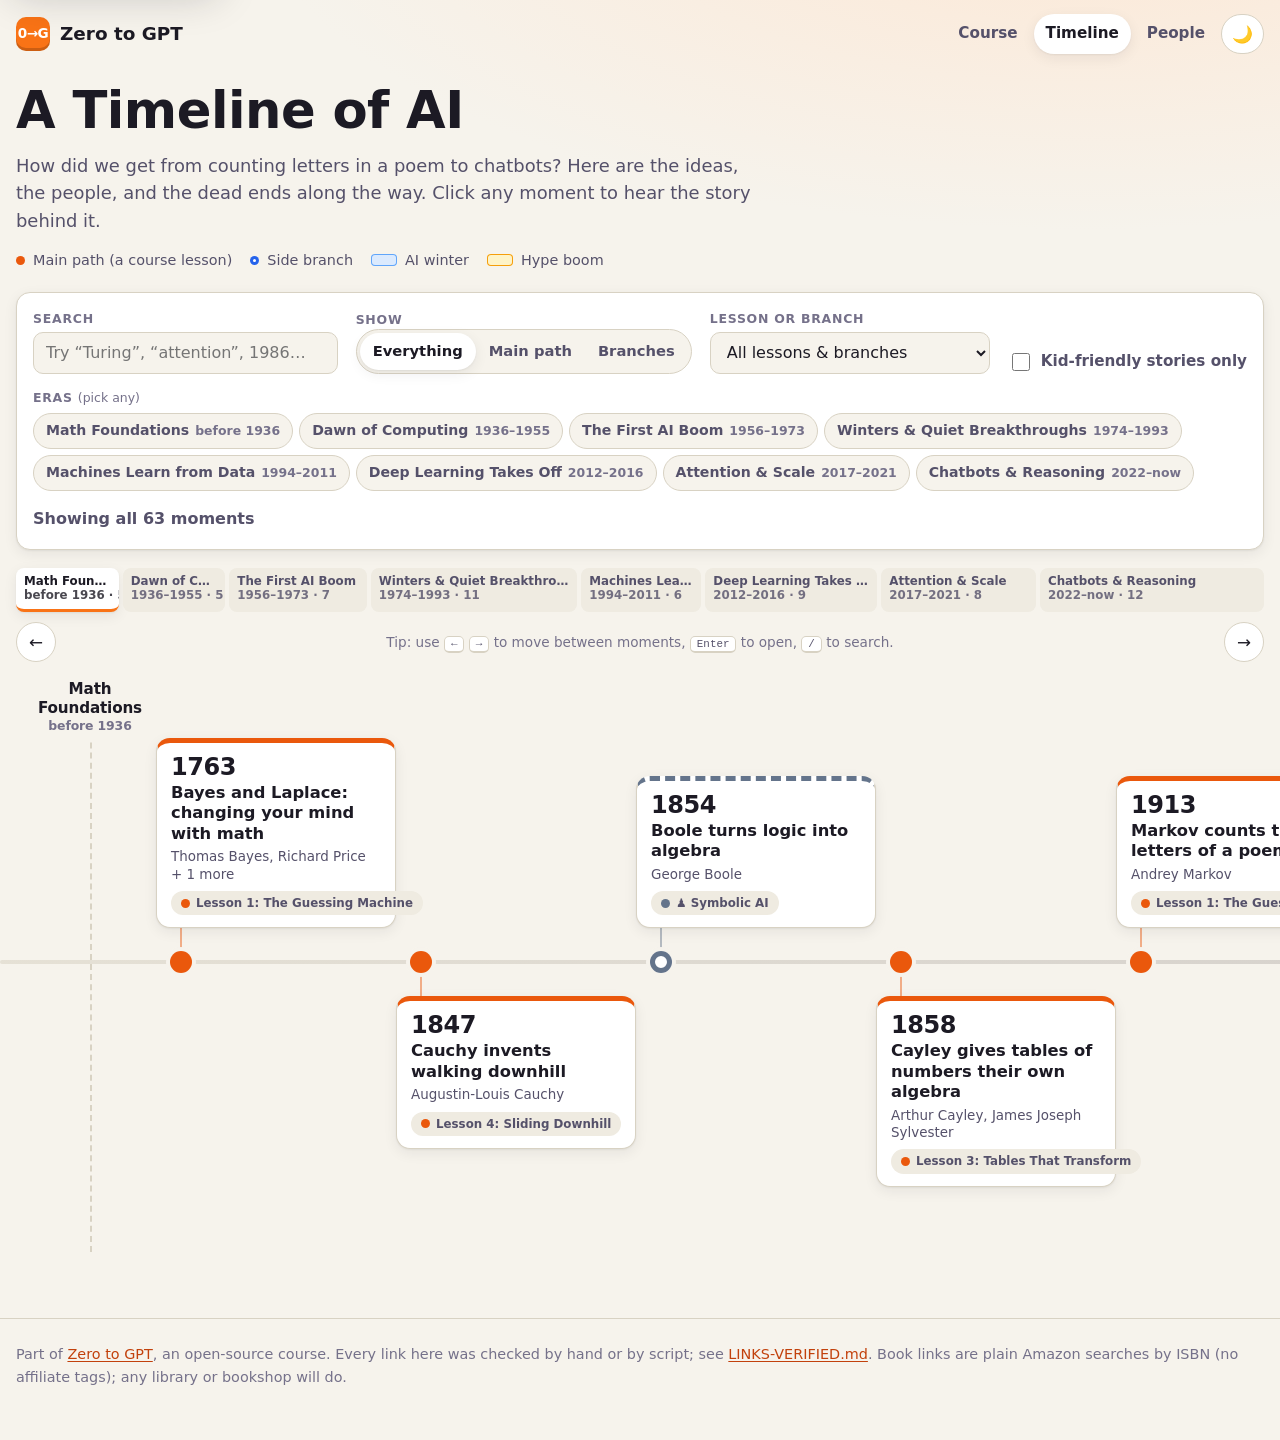
==== site/timeline/index.html @ 170c4353 "Zero to GPT: course scaffold, Lesson 1, Bug Hunt, AI timeline - Lesson 1 (The Guessing Machine): sto" ====
<!doctype html>
<html lang="en">
<head>
  <meta charset="utf-8">
  <meta name="viewport" content="width=device-width, initial-scale=1">
  <title>Timeline of AI · Zero to GPT</title>
  <meta name="description" content="An interactive timeline of the ideas and people behind modern AI, from Bayes and Markov to nanoGPT and nanochat.">
  <link rel="icon" href="data:image/svg+xml,%3Csvg xmlns='http://www.w3.org/2000/svg' viewBox='0 0 32 32'%3E%3Crect width='32' height='32' rx='8' fill='%23f97316'/%3E%3Ccircle cx='9' cy='16' r='3' fill='white'/%3E%3Ccircle cx='16' cy='16' r='3' fill='white'/%3E%3Ccircle cx='23' cy='16' r='3' fill='white'/%3E%3C/svg%3E">
  <link rel="stylesheet" href="../assets/site.css">
  <link rel="stylesheet" href="timeline.css">
  <script src="../assets/common.js"></script>
</head>
<body>
  <a class="skip-link" href="#timeline">Skip to the timeline</a>

  <header class="site-header">
    <a class="brand" href="../index.html"><span class="brand-mark" aria-hidden="true">0→G</span> Zero to GPT</a>
    <nav class="site-nav" aria-label="Site">
      <a href="../index.html">Course</a>
      <a href="index.html" aria-current="page">Timeline</a>
      <a href="people.html">People</a>
      <button class="icon-btn" id="theme-toggle" type="button" aria-label="Switch theme"></button>
    </nav>
  </header>

  <main id="main">
    <section class="wrap intro">
      <h1>A Timeline of AI</h1>
      <p class="lede">How did we get from counting letters in a poem to chatbots? Here are the ideas, the people, and the dead ends along the way. Click any moment to hear the story behind it.</p>
      <ul class="legend" aria-label="Legend">
        <li><span class="dot" style="--dot: var(--t-main)"></span> Main path (a course lesson)</li>
        <li><span class="dot dot-ring" style="--dot: var(--t-branch-vision)"></span> Side branch</li>
        <li><span class="legend-band winter" aria-hidden="true"></span> AI winter</li>
        <li><span class="legend-band hype" aria-hidden="true"></span> Hype boom</li>
      </ul>
    </section>

    <section class="wrap filters" aria-label="Filter the timeline">
      <div class="filter-row">
        <div class="field search-field">
          <label for="q">Search</label>
          <input id="q" type="search" placeholder="Try “Turing”, “attention”, 1986…" autocomplete="off" aria-keyshortcuts="/">
        </div>
        <fieldset class="field seg" id="path-filter">
          <legend>Show</legend>
          <div class="seg-options">
            <label><input type="radio" name="path" value="all" checked><span>Everything</span></label>
            <label><input type="radio" name="path" value="main"><span>Main path</span></label>
            <label><input type="radio" name="path" value="branch"><span>Branches</span></label>
          </div>
        </fieldset>
        <div class="field">
          <label for="track">Lesson or branch</label>
          <select id="track"><option value="">All lessons &amp; branches</option></select>
        </div>
        <div class="field check-field">
          <label class="check"><input type="checkbox" id="kid"> <span>Kid-friendly stories only</span></label>
        </div>
      </div>
      <fieldset class="era-filter">
        <legend>Eras <span class="hint">(pick any)</span></legend>
        <div class="era-chips" id="era-chips"></div>
      </fieldset>
      <div class="status-row">
        <p id="count" class="count" role="status" aria-live="polite"></p>
        <button type="button" class="btn btn-small" id="clear" hidden>Clear filters</button>
      </div>
    </section>

    <section class="timeline-wrap" aria-label="Timeline">
      <nav class="minimap wrap" id="minimap" aria-label="Jump to era"></nav>
      <div class="scroll-controls wrap" aria-hidden="false">
        <button type="button" class="icon-btn" id="scroll-left" aria-label="Scroll timeline earlier">←</button>
        <p class="kbd-hint">Tip: use <kbd>←</kbd> <kbd>→</kbd> to move between moments, <kbd>Enter</kbd> to open, <kbd>/</kbd> to search.</p>
        <button type="button" class="icon-btn" id="scroll-right" aria-label="Scroll timeline later">→</button>
      </div>
      <div class="scroller" id="scroller">
        <div class="canvas" id="canvas">
          <div class="bands" id="bands" aria-hidden="true"></div>
          <ol class="track" id="timeline" tabindex="-1" aria-label="Events in time order"></ol>
        </div>
      </div>
      <p class="empty wrap" id="empty" hidden>No moments match those filters. <button type="button" class="linklike" id="empty-clear">Clear filters</button></p>
      <noscript><p class="wrap">This timeline needs JavaScript. The raw data is in <a href="data/events.json">data/events.json</a>.</p></noscript>
      <p class="wrap load-error" id="load-error" hidden></p>
    </section>
  </main>

  <dialog id="detail" aria-labelledby="d-title">
    <article class="sheet">
      <header class="d-head">
        <div class="d-meta" id="d-meta"></div>
        <h2 id="d-title" tabindex="-1"></h2>
        <button type="button" class="icon-btn d-close" id="d-close" aria-label="Close">✕</button>
      </header>
      <div class="d-body" id="d-body"></div>
      <footer class="d-foot">
        <button type="button" class="btn" id="d-prev" aria-keyshortcuts="ArrowLeft"><span aria-hidden="true">←</span> <span class="lbl">Earlier</span></button>
        <a class="btn btn-primary" id="d-lesson" href="#">Go to lesson</a>
        <button type="button" class="btn" id="d-next" aria-keyshortcuts="ArrowRight"><span class="lbl">Later</span> <span aria-hidden="true">→</span></button>
      </footer>
    </article>
  </dialog>

  <footer class="site-footer">
    <p>Part of <a href="../index.html">Zero to GPT</a>, an open-source course. Every link here was checked by hand or by script; see <a href="LINKS-VERIFIED.md">LINKS-VERIFIED.md</a>. Book links are plain Amazon searches by ISBN (no affiliate tags); any library or bookshop will do.</p>
  </footer>

  <script src="timeline.js"></script>
</body>
</html>
---- site/assets/site.css ----
/* Zero to GPT — shared styles. No external fonts or CDNs: works offline. */

:root {
  color-scheme: light;
  --bg: #f6f3ec;
  --bg-glow: #fde7d4;
  --surface: #ffffff;
  --surface-2: #efebe1;
  --surface-3: #e5e0d3;
  --ink: #1c1a24;
  --ink-2: #55516a;
  --ink-3: #75718a;
  --line: #d8d2c3;
  --accent: #c2410c;        /* text-safe orange on light */
  --accent-fill: #f97316;
  --accent-ink: #ffffff;
  --focus: #2563eb;
  --main: #ea580c;
  --winter: #dbeafe;
  --winter-edge: #60a5fa;
  --winter-ink: #1e40af;
  --hype: #fef3c7;
  --hype-edge: #f59e0b;
  --hype-ink: #92400e;
  --shadow: 0 1px 2px rgba(28, 26, 36, .06), 0 4px 14px rgba(28, 26, 36, .07);
  --shadow-lg: 0 10px 40px rgba(28, 26, 36, .22);
  --radius: 14px;
  --radius-sm: 9px;
  --font: ui-rounded, "SF Pro Rounded", "Nunito", "Segoe UI", system-ui, -apple-system, Roboto, "Helvetica Neue", Arial, sans-serif;
  --font-body: system-ui, -apple-system, "Segoe UI", Roboto, "Helvetica Neue", Arial, sans-serif;
  --mono: ui-monospace, "SF Mono", Menlo, Consolas, monospace;

  /* track colours (used for dots, borders, small chips — never as body-text colour) */
  --t-main: #ea580c;
  --t-branch-vision: #2563eb;
  --t-branch-reinforcement-learning: #16a34a;
  --t-branch-memory-networks: #9333ea;
  --t-branch-generative-images: #db2777;
  --t-branch-state-space: #0d9488;
  --t-branch-symbolic-ai: #64748b;
  --t-branch-classic-ml: #a16207;
  --t-branch-information-theory: #0284c7;
}

@media (prefers-color-scheme: dark) {
  :root:not([data-theme="light"]) {
    color-scheme: dark;
    --bg: #0f1117;
    --bg-glow: #2a1a12;
    --surface: #181b24;
    --surface-2: #20242f;
    --surface-3: #2a2f3c;
    --ink: #eceaf4;
    --ink-2: #b2afc2;
    --ink-3: #8e8ba0;
    --line: #333849;
    --accent: #fb923c;
    --accent-fill: #f97316;
    --accent-ink: #1a0e05;
    --focus: #93c5fd;
    --main: #fb923c;
    --winter: #172540;
    --winter-edge: #3b82f6;
    --winter-ink: #bfdbfe;
    --hype: #3a2a0c;
    --hype-edge: #f59e0b;
    --hype-ink: #fde68a;
    --shadow: 0 1px 2px rgba(0, 0, 0, .4), 0 4px 14px rgba(0, 0, 0, .3);
    --shadow-lg: 0 10px 40px rgba(0, 0, 0, .6);
    --t-main: #fb923c;
    --t-branch-vision: #60a5fa;
    --t-branch-reinforcement-learning: #4ade80;
    --t-branch-memory-networks: #c084fc;
    --t-branch-generative-images: #f472b6;
    --t-branch-state-space: #2dd4bf;
    --t-branch-symbolic-ai: #94a3b8;
    --t-branch-classic-ml: #facc15;
    --t-branch-information-theory: #38bdf8;
  }
}
:root[data-theme="dark"] {
  color-scheme: dark;
  --bg: #0f1117;
  --bg-glow: #2a1a12;
  --surface: #181b24;
  --surface-2: #20242f;
  --surface-3: #2a2f3c;
  --ink: #eceaf4;
  --ink-2: #b2afc2;
  --ink-3: #8e8ba0;
  --line: #333849;
  --accent: #fb923c;
  --accent-fill: #f97316;
  --accent-ink: #1a0e05;
  --focus: #93c5fd;
  --main: #fb923c;
  --winter: #172540;
  --winter-edge: #3b82f6;
  --winter-ink: #bfdbfe;
  --hype: #3a2a0c;
  --hype-edge: #f59e0b;
  --hype-ink: #fde68a;
  --shadow: 0 1px 2px rgba(0, 0, 0, .4), 0 4px 14px rgba(0, 0, 0, .3);
  --shadow-lg: 0 10px 40px rgba(0, 0, 0, .6);
  --t-main: #fb923c;
  --t-branch-vision: #60a5fa;
  --t-branch-reinforcement-learning: #4ade80;
  --t-branch-memory-networks: #c084fc;
  --t-branch-generative-images: #f472b6;
  --t-branch-state-space: #2dd4bf;
  --t-branch-symbolic-ai: #94a3b8;
  --t-branch-classic-ml: #facc15;
  --t-branch-information-theory: #38bdf8;
}

*, *::before, *::after { box-sizing: border-box; }
html { -webkit-text-size-adjust: 100%; }
body {
  margin: 0;
  background: var(--bg);
  background-image: radial-gradient(1200px 500px at 85% -120px, var(--bg-glow), transparent 70%);
  background-repeat: no-repeat;
  color: var(--ink);
  font-family: var(--font-body);
  font-size: 1rem;
  line-height: 1.55;
  min-height: 100vh;
}
h1, h2, h3, h4 { font-family: var(--font); line-height: 1.2; margin: 0 0 .4em; letter-spacing: -.01em; }
p { margin: 0 0 .8em; }
a { color: var(--accent); text-underline-offset: 2px; }
a:hover { text-decoration-thickness: 2px; }
img { max-width: 100%; }
button, input, select { font: inherit; color: inherit; }

:focus-visible { outline: 3px solid var(--focus); outline-offset: 2px; border-radius: 6px; }

[hidden] { display: none !important; }

.sr-only {
  position: absolute !important; width: 1px; height: 1px; padding: 0; margin: -1px;
  overflow: hidden; clip: rect(0 0 0 0); white-space: nowrap; border: 0;
}
.skip-link {
  position: absolute; left: 12px; top: -60px; z-index: 100;
  background: var(--surface); color: var(--ink); padding: 10px 14px; border-radius: var(--radius-sm);
  box-shadow: var(--shadow-lg); font-weight: 600;
}
.skip-link:focus { top: 12px; }

/* ---------- site header ---------- */
.site-header {
  display: flex; align-items: center; gap: 12px; flex-wrap: wrap;
  padding: 14px 16px; max-width: 1280px; margin: 0 auto;
}
.brand {
  display: inline-flex; align-items: center; gap: 10px; text-decoration: none; color: var(--ink);
  font-family: var(--font); font-weight: 800; font-size: 1.15rem;
}
.brand-mark {
  width: 34px; height: 34px; border-radius: 10px; display: grid; place-items: center;
  background: var(--accent-fill); color: #fff; font-size: .85rem; font-weight: 900; letter-spacing: -.04em;
  box-shadow: inset 0 -3px 0 rgba(0, 0, 0, .18);
}
.site-nav { display: flex; gap: 4px; margin-left: auto; align-items: center; flex-wrap: wrap; }
.site-nav a {
  color: var(--ink-2); text-decoration: none; padding: 8px 12px; border-radius: 999px; font-weight: 600; font-size: .95rem;
}
.site-nav a:hover { background: var(--surface-2); color: var(--ink); }
.site-nav a[aria-current="page"] { background: var(--surface); color: var(--ink); box-shadow: var(--shadow); }

.icon-btn {
  display: inline-grid; place-items: center; min-width: 40px; height: 40px; padding: 0 10px;
  border-radius: 999px; border: 1px solid var(--line); background: var(--surface); color: var(--ink);
  cursor: pointer; font-size: 1.05rem; line-height: 1;
}
.icon-btn:hover { background: var(--surface-2); }

.btn {
  display: inline-flex; align-items: center; gap: 8px; padding: 10px 16px; border-radius: 999px;
  border: 1px solid var(--line); background: var(--surface); color: var(--ink); font-weight: 650;
  text-decoration: none; cursor: pointer; line-height: 1.2;
}
.btn:hover { background: var(--surface-2); }
.btn-primary { background: var(--accent-fill); border-color: transparent; color: #1a0e05; }
.btn-primary:hover { background: var(--accent-fill); filter: brightness(1.06); }

.wrap { max-width: 1280px; margin: 0 auto; padding: 0 16px; }

.site-footer {
  max-width: 1280px; margin: 48px auto 0; padding: 24px 16px 40px; color: var(--ink-3); font-size: .9rem;
  border-top: 1px solid var(--line);
}

.chip {
  display: inline-flex; align-items: center; gap: 6px; padding: 3px 10px; border-radius: 999px;
  background: var(--surface-2); color: var(--ink-2); font-size: .8rem; font-weight: 650; white-space: nowrap;
}
.chip .dot, .dot { width: 9px; height: 9px; border-radius: 50%; background: var(--dot, var(--t-main)); flex: none; }

@media (prefers-reduced-motion: reduce) {
  *, *::before, *::after { animation-duration: .001ms !important; transition-duration: .001ms !important; scroll-behavior: auto !important; }
}
---- site/timeline/timeline.css ----
/* Timeline page. Horizontal on wide screens, vertical below 760px. */

.intro { padding-top: 12px; }
.intro h1 { font-size: clamp(2rem, 5vw, 3.2rem); font-weight: 900; margin-bottom: .2em; }
.lede { font-size: 1.12rem; color: var(--ink-2); max-width: 46rem; }

.legend { list-style: none; display: flex; flex-wrap: wrap; gap: 8px 18px; padding: 0; margin: 10px 0 0; color: var(--ink-2); font-size: .9rem; }
.legend li { display: inline-flex; align-items: center; gap: 8px; }
.dot-ring { background: var(--surface) !important; box-shadow: inset 0 0 0 3px var(--dot); }
.legend-band { display: inline-block; width: 26px; height: 12px; border-radius: 4px; }
.legend-band.winter { background: var(--winter); box-shadow: inset 0 0 0 1px var(--winter-edge); }
.legend-band.hype { background: var(--hype); box-shadow: inset 0 0 0 1px var(--hype-edge); }

/* ---------- filters ---------- */
.filters {
  margin-top: 20px; padding-top: 16px; padding-bottom: 14px;
  background: var(--surface); border: 1px solid var(--line); border-radius: var(--radius); box-shadow: var(--shadow);
  max-width: calc(1280px - 32px);
}
@media (max-width: 1311px) { .filters { margin-left: 16px; margin-right: 16px; } }
.filter-row { display: flex; flex-wrap: wrap; gap: 14px 18px; align-items: flex-end; }
.field { display: flex; flex-direction: column; gap: 4px; min-width: 0; border: 0; padding: 0; margin: 0; }
.field > label, .field > legend, .era-filter > legend { font-size: .78rem; font-weight: 750; text-transform: uppercase; letter-spacing: .06em; color: var(--ink-3); padding: 0; }
.search-field { flex: 1 1 240px; }
.field input[type="search"], .field select {
  height: 42px; padding: 0 12px; border-radius: 10px; border: 1px solid var(--line); background: var(--bg); color: var(--ink); min-width: 0; width: 100%;
}
.field select { padding-right: 32px; max-width: 280px; }
.seg-options { display: inline-flex; background: var(--bg); border: 1px solid var(--line); border-radius: 999px; padding: 3px; }
.seg-options label { position: relative; cursor: pointer; }
.seg-options input { position: absolute; opacity: 0; inset: 0; margin: 0; cursor: pointer; }
.seg-options span { display: inline-block; padding: 7px 13px; border-radius: 999px; font-weight: 650; font-size: .92rem; color: var(--ink-2); white-space: nowrap; }
.seg-options input:checked + span { background: var(--surface); color: var(--ink); box-shadow: var(--shadow); }
.seg-options input:focus-visible + span { outline: 3px solid var(--focus); outline-offset: 1px; }
.check-field { justify-content: flex-end; height: 42px; }
.field > label.check { text-transform: none; letter-spacing: 0; font-size: .95rem; color: var(--ink-2); font-weight: 600; }
.check { display: inline-flex; align-items: center; gap: 8px; font-weight: 600; cursor: pointer; color: var(--ink-2); }
.check input { width: 18px; height: 18px; accent-color: var(--accent-fill); }

.era-filter { border: 0; padding: 0; margin: 14px 0 0; }
.era-filter .hint { text-transform: none; letter-spacing: 0; font-weight: 500; }
.era-chips { display: flex; flex-wrap: wrap; gap: 6px; margin-top: 6px; }
.era-chip {
  border: 1px solid var(--line); background: var(--bg); color: var(--ink-2); border-radius: 999px;
  padding: 6px 12px; font-size: .88rem; font-weight: 650; cursor: pointer; display: inline-flex; gap: 6px; align-items: baseline;
}
.era-chip small { color: var(--ink-3); font-weight: 600; font-size: .78rem; }
.era-chip[aria-pressed="true"] { background: var(--ink); color: var(--bg); border-color: var(--ink); }
.era-chip[aria-pressed="true"] small { color: var(--bg); opacity: .75; }

.status-row { display: flex; align-items: center; gap: 12px; margin-top: 12px; min-height: 32px; }
.count { margin: 0; color: var(--ink-2); font-weight: 600; }
.btn-small { padding: 5px 12px; font-size: .88rem; }
.linklike { background: none; border: 0; padding: 0; color: var(--accent); text-decoration: underline; cursor: pointer; font-weight: 600; }

/* ---------- minimap ---------- */
.timeline-wrap { margin-top: 18px; }
.minimap { display: flex; gap: 4px; }
.minimap button {
  flex: 1 1 0; min-width: 0; border: 0; border-radius: 8px; padding: 6px 8px 7px; cursor: pointer; text-align: left;
  background: var(--surface-2); color: var(--ink-2); font-size: .74rem; font-weight: 700; line-height: 1.2;
  white-space: nowrap; overflow: hidden; text-overflow: ellipsis; border-bottom: 3px solid transparent;
}
.minimap button span { display: block; font-weight: 600; opacity: .8; }
.minimap button:hover { background: var(--surface-3); color: var(--ink); }
.minimap button[aria-current="true"] { background: var(--surface); color: var(--ink); border-bottom-color: var(--accent-fill); box-shadow: var(--shadow); }

.scroll-controls { display: flex; align-items: center; justify-content: space-between; gap: 12px; margin-top: 10px; }
.kbd-hint { margin: 0; color: var(--ink-3); font-size: .85rem; text-align: center; }
kbd { font-family: var(--mono); font-size: .8em; padding: 1px 6px; border-radius: 5px; border: 1px solid var(--line); border-bottom-width: 2px; background: var(--surface); color: var(--ink-2); }

/* ---------- the track (horizontal) ---------- */
.scroller {
  overflow-x: auto; overflow-y: hidden; scroll-behavior: smooth; overscroll-behavior-x: contain;
  scrollbar-color: var(--line) transparent; padding-bottom: 8px;
}
.canvas { position: relative; width: max-content; min-width: 100%; }
.bands { position: absolute; inset: 0; pointer-events: none; }
.band {
  position: absolute; top: calc(50% - 26px); height: 52px; border-radius: 14px;
  display: flex; align-items: flex-start; padding: 2px 10px; font-size: .7rem; font-weight: 800; letter-spacing: .04em; text-transform: uppercase;
}
.band.winter { background: var(--winter); box-shadow: inset 0 0 0 1px var(--winter-edge); color: var(--winter-ink); }
.band.hype { background: var(--hype); box-shadow: inset 0 0 0 1px var(--hype-edge); color: var(--hype-ink); }
.band span { white-space: nowrap; overflow: hidden; text-overflow: ellipsis; max-width: 100%; }

.track {
  list-style: none; margin: 0; position: relative; display: flex; align-items: stretch;
  width: max-content; min-height: 600px;
  padding: 10px max(24px, calc((100vw - 1280px) / 2 + 24px));
}
.track:focus { outline: none; }
.track::before {
  content: ""; position: absolute; left: 0; right: 0; top: calc(50% - 2px); height: 4px; border-radius: 4px;
  background: linear-gradient(90deg, var(--line), var(--ink-3) 30%, var(--accent-fill));
  opacity: .55;
}

.ev { flex: 0 0 150px; position: relative; display: grid; grid-template-rows: 1fr 56px 1fr; }
.ev .card { grid-row: 1; align-self: end; margin-bottom: 6px; }
.ev.below .card { grid-row: 3; align-self: start; margin-top: 6px; margin-bottom: 0; }
.ev .pin {
  grid-row: 2; align-self: center; position: relative; width: 22px; height: 22px; margin-left: 14px; border-radius: 50%;
  background: var(--tc); box-shadow: 0 0 0 4px var(--bg); z-index: 1;
}
.ev.branch .pin { background: var(--surface); box-shadow: 0 0 0 4px var(--bg), inset 0 0 0 5px var(--tc); }
.ev .stem { position: absolute; left: 24px; width: 2px; background: var(--tc); opacity: .45; }
.ev .stem { top: calc(50% - 34px); height: 24px; }
.ev.below .stem { top: calc(50% + 10px); }

.card {
  width: 240px; position: relative; z-index: 2; text-align: left; cursor: pointer;
  background: var(--surface); color: var(--ink); border: 1px solid var(--line); border-radius: var(--radius);
  padding: 12px 14px 12px; box-shadow: var(--shadow); display: flex; flex-direction: column; gap: 4px;
  border-top: 5px solid var(--tc); transition: transform .15s ease, box-shadow .15s ease;
}
.ev.branch .card { border-top-style: dashed; }
.card:hover { transform: translateY(-2px); box-shadow: var(--shadow-lg); }
.card:focus-visible { outline: 3px solid var(--focus); outline-offset: 3px; }
.card .yr { font-family: var(--font); font-size: 1.5rem; font-weight: 900; line-height: 1; letter-spacing: -.02em; }
.card .ttl { font-family: var(--font); font-size: 1.02rem; font-weight: 750; line-height: 1.25; }
.card .who { font-size: .84rem; color: var(--ink-2); line-height: 1.3; }
.card .chip { align-self: flex-start; margin-top: 4px; font-size: .74rem; }
.card .badges { position: absolute; top: 8px; right: 10px; display: flex; gap: 4px; font-size: .95rem; }

.era-mark { flex: 0 0 132px; position: relative; display: flex; align-items: flex-start; justify-content: center; }
.era-mark::before { content: ""; position: absolute; top: 0; bottom: 0; left: 50%; border-left: 2px dashed var(--line); }
.era-mark h2 {
  position: relative; margin: 0; background: var(--bg); padding: 8px 6px; text-align: center;
  font-size: .95rem; font-weight: 850; color: var(--ink); max-width: 128px;
}
.era-mark h2 span { display: block; font-size: .78rem; font-weight: 700; color: var(--ink-3); margin-top: 2px; }

.period-mark { flex: 0 0 120px; position: relative; display: grid; grid-template-rows: 1fr auto 1fr; justify-items: center; }
.period-btn {
  grid-row: 3; align-self: start; margin-top: 40px; position: relative; z-index: 2;
  border-radius: 12px; padding: 7px 10px; font-size: .8rem; font-weight: 750; cursor: pointer; line-height: 1.2; max-width: 116px;
}
.period-btn.winter { background: var(--winter); color: var(--winter-ink); border: 1px solid var(--winter-edge); }
.period-btn.hype { background: var(--hype); color: var(--hype-ink); border: 1px solid var(--hype-edge); }
.period-btn small { display: block; font-weight: 600; opacity: .85; }

.empty, .load-error { padding: 30px 16px; text-align: center; color: var(--ink-2); font-size: 1.05rem; }

/* ---------- vertical layout (phones) ---------- */
@media (max-width: 760px) {
  .minimap, .scroll-controls { display: none; }
  .scroller { overflow: visible; padding: 0; }
  .canvas { width: auto; }
  .track { flex-direction: column; width: auto; min-height: 0; padding: 0 16px 0 16px; }
  .track::before { left: 30px; right: auto; top: 0; bottom: 0; width: 4px; height: auto; background: linear-gradient(180deg, var(--line), var(--ink-3) 30%, var(--accent-fill)); }
  .band { top: 0; left: 18px; width: 28px; height: 0; padding: 0; border-radius: 14px; }
  .band span { display: none; }

  .ev, .ev.below { display: block; flex: none; padding: 8px 0 8px 46px; }
  .ev .card, .ev.below .card { width: 100%; margin: 0; }
  .ev .pin { position: absolute; left: 7px; top: 24px; margin: 0; width: 20px; height: 20px; }
  .ev .stem, .ev.below .stem { display: none; }

  .era-mark { flex: none; display: block; position: sticky; top: 0; z-index: 5; margin: 10px -16px 4px; padding: 0 16px; background: var(--bg); }
  .era-mark::before { display: none; }
  .era-mark h2 { max-width: none; text-align: left; padding: 10px 0 8px; border-bottom: 1px solid var(--line); display: flex; align-items: baseline; gap: 10px; flex-wrap: wrap; }
  .era-mark h2 span { display: inline; margin: 0; }

  .period-mark { display: block; flex: none; padding: 6px 0 6px 46px; }
  .period-btn { margin: 0; max-width: none; width: 100%; text-align: left; }
  .period-btn small { display: inline; margin-left: 6px; }

  .card:hover { transform: none; }
}

/* ---------- detail dialog ---------- */
dialog#detail {
  position: fixed; inset: 0 0 0 auto; padding: 0; border: 0; margin: 0;
  height: 100vh; height: 100dvh; max-height: none; width: min(640px, 100vw); max-width: 100vw;
  background: var(--surface); color: var(--ink); box-shadow: var(--shadow-lg);
}
dialog#detail[open] { animation: slide-in .22s ease-out; }
dialog#detail::backdrop { background: rgba(8, 8, 16, .5); }
@keyframes slide-in { from { transform: translateX(40px); opacity: 0; } to { transform: none; opacity: 1; } }
.sheet { display: flex; flex-direction: column; height: 100%; }
.d-head { position: relative; padding: 20px 64px 14px 24px; border-bottom: 1px solid var(--line); border-top: 6px solid var(--tc, var(--t-main)); }
.d-head h2 { font-size: clamp(1.4rem, 4vw, 1.9rem); font-weight: 900; margin: 6px 0 0; outline: none; }
.d-meta { display: flex; flex-wrap: wrap; gap: 6px 8px; align-items: center; }
.d-meta .d-date { font-family: var(--font); font-weight: 850; font-size: 1.05rem; margin-right: 4px; }
.d-close { position: absolute; top: 16px; right: 16px; }
.d-body { flex: 1; overflow-y: auto; padding: 18px 24px 28px; overscroll-behavior: contain; }
.d-body section { margin-bottom: 22px; }
.d-body h3 { font-size: .8rem; text-transform: uppercase; letter-spacing: .07em; color: var(--ink-3); font-weight: 800; margin-bottom: 8px; }
.d-body p { line-height: 1.65; }
.kidline { font-family: var(--font); font-size: 1.2rem; font-weight: 700; line-height: 1.4; margin: 0 0 10px; }
.callout { background: var(--surface-2); border-radius: var(--radius); padding: 14px 16px; border-left: 5px solid var(--tc, var(--t-main)); }
.callout p:last-child { margin-bottom: 0; }
.move { background: var(--hype); color: var(--ink); border-left-color: var(--hype-edge); }
.move h3 { color: var(--hype-ink); }
.d-body ul.links { list-style: none; padding: 0; margin: 0; display: grid; gap: 8px; }
.d-body ul.links li { background: var(--surface-2); border-radius: 10px; padding: 10px 12px; }
.d-body ul.links a { font-weight: 650; }
.d-body ul.links .sub { display: block; color: var(--ink-2); font-size: .86rem; margin-top: 2px; }
.d-body .people { list-style: none; padding: 0; margin: 0; display: grid; gap: 8px; }
.d-body .people li { display: grid; gap: 1px; }
.d-body .people .role { color: var(--ink-2); font-size: .92rem; }
.badge-kid { display: inline-block; font-size: .72rem; font-weight: 800; padding: 1px 8px; border-radius: 999px; background: var(--t-branch-reinforcement-learning); color: #04140a; margin-left: 6px; vertical-align: 1px; }
.d-period { margin-bottom: 16px; font-size: .92rem; padding: 10px 12px; border-radius: 10px; }
.d-period.winter { background: var(--winter); color: var(--winter-ink); }
.d-period.hype { background: var(--hype); color: var(--hype-ink); }
.d-foot { display: flex; gap: 8px; justify-content: space-between; align-items: center; padding: 12px 16px; border-top: 1px solid var(--line); background: var(--surface); flex-wrap: wrap; }
.d-foot .btn[disabled] { opacity: .4; cursor: default; }
.d-foot .btn-primary { flex: 1 1 auto; justify-content: center; text-align: center; }
@media (max-width: 520px) {
  .d-head { padding: 16px 60px 12px 16px; }
  .d-body { padding: 16px 16px 24px; }
  .d-foot .lbl { display: none; }
}
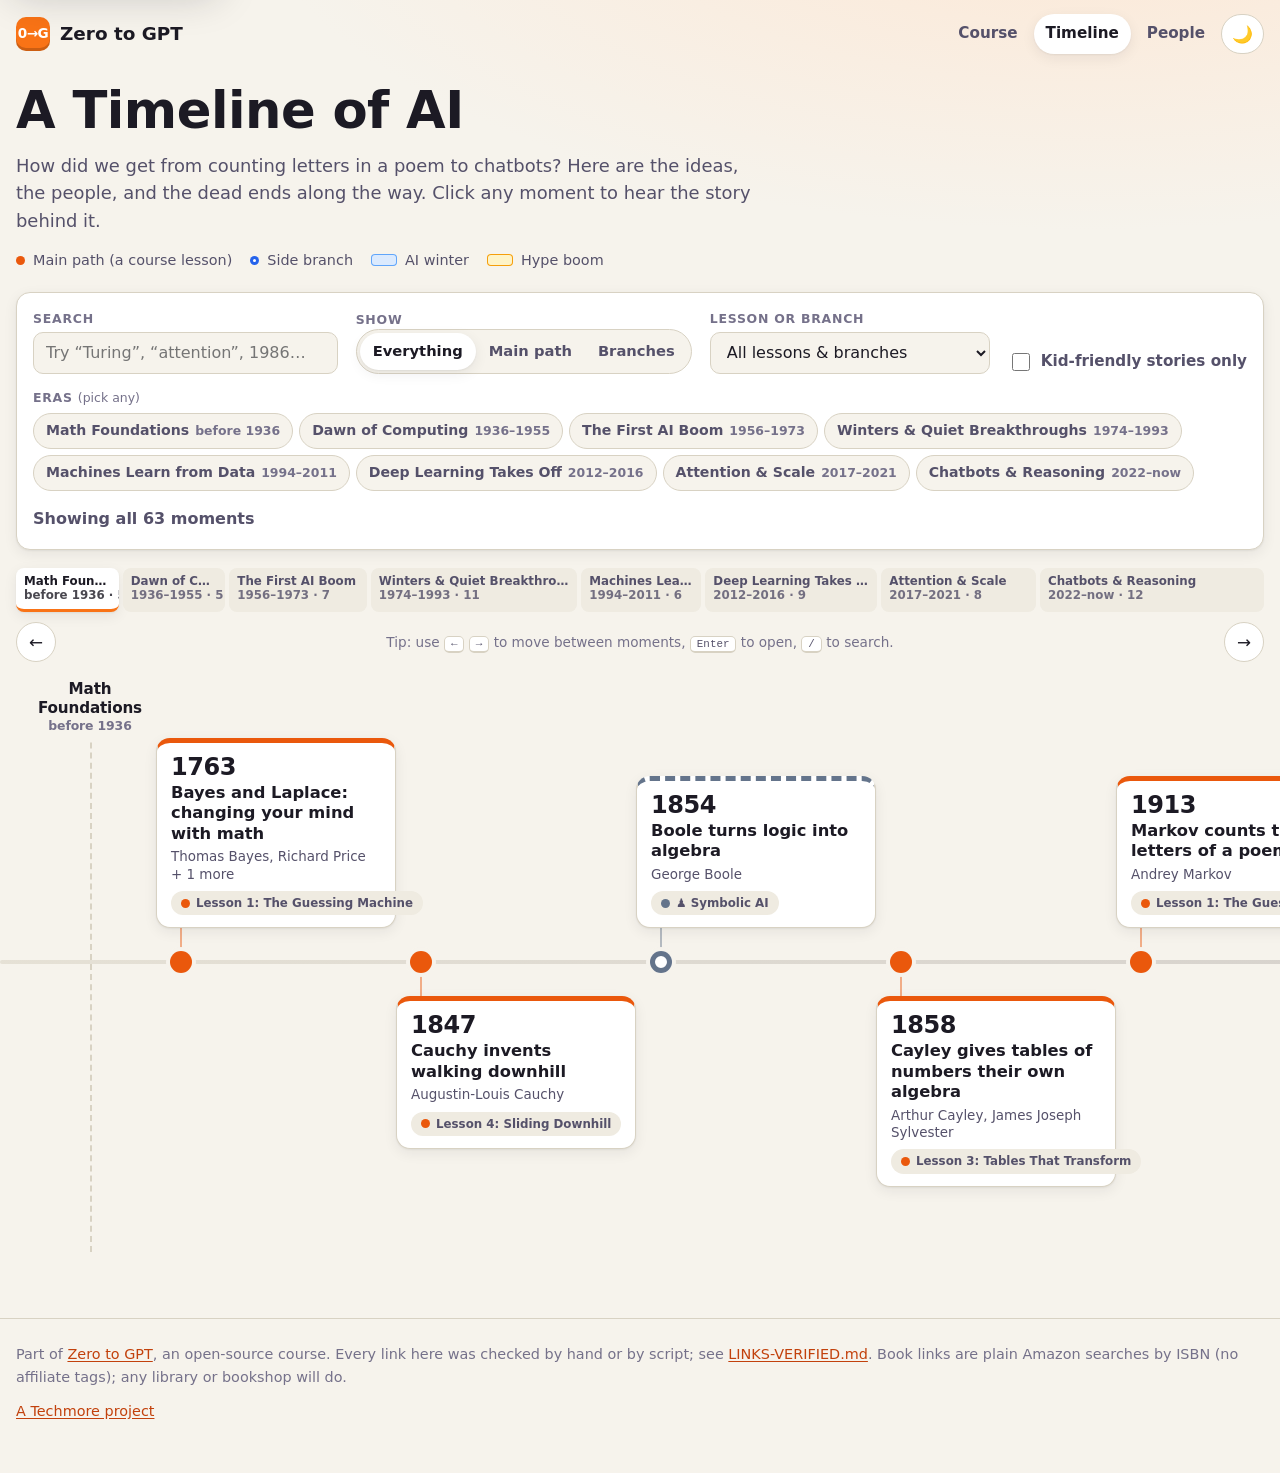
==== commit 240f044e: "Link back to the Techmore hub Co-Authored-By: Claude Fable 5.2 <noreply@anthropic.com>" ====
--- a/site/timeline/index.html
+++ b/site/timeline/index.html
@@ -104,6 +104,7 @@
 
   <footer class="site-footer">
     <p>Part of <a href="../index.html">Zero to GPT</a>, an open-source course. Every link here was checked by hand or by script; see <a href="LINKS-VERIFIED.md">LINKS-VERIFIED.md</a>. Book links are plain Amazon searches by ISBN (no affiliate tags); any library or bookshop will do.</p>
+    <p><a href="https://techmore.github.io/">A Techmore project</a></p>
   </footer>
 
   <script src="timeline.js"></script>
